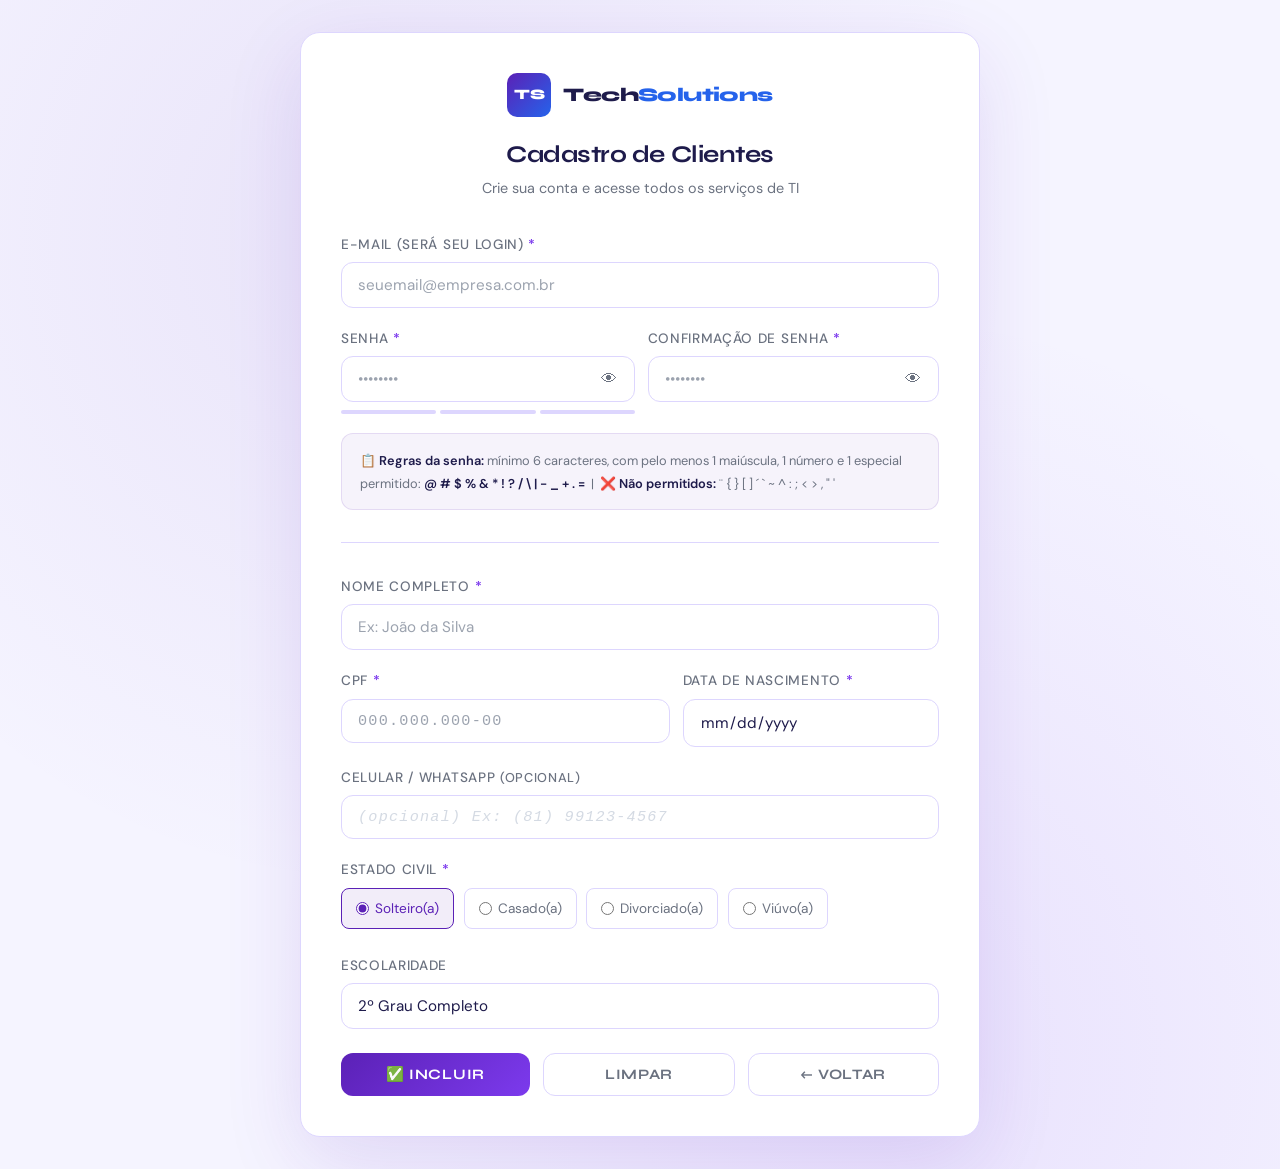
==== projeto_site/cadastro.html @ 1d46d471 "Add files via upload" ====
<!DOCTYPE html>
<html lang="pt-BR">
<head>
  <meta charset="UTF-8" />
  <meta name="viewport" content="width=device-width, initial-scale=1.0" />
  <title>Cadastro de Clientes – TechSolutions</title>
  <link rel="stylesheet" href="style.css" />
  <style>
    /* Estilos internos da página de cadastro */
    body.pagina-form {
      background:
        radial-gradient(ellipse at 30% 20%, rgba(91,33,182,0.08) 0%, transparent 50%),
        radial-gradient(ellipse at 70% 90%, rgba(124,58,237,0.1) 0%, transparent 50%),
        var(--cor-fundo);
      padding: 2rem;
      align-items: flex-start;
    }

    /* Seletor de classe: formulário largo para cadastro */
    .form-container.cadastro-card {
      margin: 0 auto;
    }

    /* Seletor de id para instruções de senha */
    #instrucoes-senha {
      background: rgba(91,33,182,0.05);
      border: 1px solid rgba(91,33,182,0.12);
      border-radius: var(--raio);
      padding: 0.9rem 1.1rem;
      font-size: 0.8rem;
      color: var(--cor-texto-suave);
      line-height: 1.8;
      width: 100%;
      box-sizing: border-box;
    }

    /* Seletor de tipo: output como bloco */
    output#instrucoes-senha {
      display: block;
      margin-bottom: 1rem;
    }

    /* Seletor de atributo: inputs com maxlength (CPF, tel) */
    input[maxlength] {
      font-family: 'Courier New', monospace;
      letter-spacing: 0.08em;
    }

    /* Sobrescrita: input de data */
    input[type="date"] {
      color-scheme: dark;
      font-family: var(--fonte-corpo);
      letter-spacing: 0;
    }

    /* Seletor de pseudo-classe: campos opcionais com placeholder diferente */
    input[placeholder*="opcional"]::placeholder {
      color: rgba(148, 163, 184, 0.4);
      font-style: italic;
    }

    /* Rádio personalizado */
    .radio-personalizado {
      display: flex;
      flex-wrap: wrap;
      gap: 0.6rem;
      margin-top: 0.4rem;
    }

    .radio-personalizado label {
      display: flex;
      align-items: center;
      gap: 6px;
      padding: 8px 14px;
      border: 1.5px solid var(--cor-borda);
      border-radius: 8px;
      cursor: pointer;
      font-size: 0.85rem;
      font-weight: 400;
      text-transform: none;
      letter-spacing: 0;
      color: var(--cor-texto-suave);
      transition: var(--transicao);
    }

    .radio-personalizado input[type="radio"] {
      width: auto;
      accent-color: var(--cor-primaria);
    }

    .radio-personalizado label:has(input:checked) {
      border-color: var(--cor-primaria);
      background: rgba(91,33,182,0.08);
      color: var(--cor-primaria);
    }

    #msg-feedback { display: none; margin-bottom: 1.2rem; }

    .senha-wrapper { position: relative; }
    .senha-wrapper input { padding-right: 48px; }
    .btn-ver-senha {
      position: absolute; right: 14px; top: 50%;
      transform: translateY(-50%);
      background: none; border: none;
      color: var(--cor-texto-suave); cursor: pointer;
      font-size: 1rem; padding: 4px;
      transition: var(--transicao);
    }
    .btn-ver-senha:hover { color: var(--cor-primaria); }

    /* Tabela usada para organizar campos de uma linha no cadastro */
    table.layout-form {
      width: 100%;
      border-collapse: separate;
      border-spacing: 0 0;
    }

    table.layout-form td {
      padding: 0;
      border: none;
      vertical-align: top;
    }

    table.layout-form td:first-child {
      padding-right: 0.8rem;
    }

    /* Indicador de força */
    .forca-senha { display: flex; gap: 4px; margin-top: 8px; }
    .forca-barra { flex: 1; height: 4px; border-radius: 2px; background: var(--cor-borda); transition: var(--transicao); }
    .forca-barra.ativa-fraca  { background: var(--cor-erro); }
    .forca-barra.ativa-media  { background: #f59e0b; }
    .forca-barra.ativa-forte  { background: var(--cor-sucesso); }
    .forca-texto { font-size: 0.75rem; color: var(--cor-texto-suave); margin-top: 4px; }

    @media (max-width: 600px) {
      table.layout-form tr { display: flex; flex-direction: column; }
      table.layout-form td:first-child { padding-right: 0; }
    }
  </style>
</head>
<body class="pagina-form">

  <div class="form-container largo cadastro-card anim-entrada">

    <header class="form-header">
      <a href="index.html" class="logo">
        <div class="logo-icone">TS</div>
        <span class="logo-texto">Tech<span>Solutions</span></span>
      </a>
      <h1>Cadastro de Clientes</h1>
      <p>Crie sua conta e acesse todos os serviços de TI</p>
    </header>

    <div id="msg-feedback" role="alert" aria-live="polite"></div>

    <main>
      <!-- E-mail / Login -->
      <div class="form-grupo">
        <label for="campo-email">E-mail (será seu login) <strong style="color:var(--cor-acento)">*</strong></label>
        <input type="email" id="campo-email" name="email"
               placeholder="seuemail@empresa.com.br"
               autocomplete="email"
               aria-describedby="erro-email" />
        <span class="erro-campo" id="erro-email" role="alert"></span>
      </div>

      <!-- Linha: Senha e Confirmação -->
      <table class="layout-form" aria-label="Campos de senha">
        <tr>
          <td>
            <div class="form-grupo">
              <label for="campo-senha">Senha <strong style="color:var(--cor-acento)">*</strong></label>
              <div class="senha-wrapper">
                <input type="password" id="campo-senha" name="senha"
                       placeholder="••••••••"
                       autocomplete="new-password"
                       aria-describedby="erro-senha" />
                <button type="button" class="btn-ver-senha" id="btn-ver1" title="Ver/ocultar">👁</button>
              </div>
              <div class="forca-senha" aria-hidden="true">
                <div class="forca-barra" id="barra1"></div>
                <div class="forca-barra" id="barra2"></div>
                <div class="forca-barra" id="barra3"></div>
              </div>
              <span class="forca-texto" id="forca-texto"></span>
              <span class="erro-campo" id="erro-senha" role="alert"></span>
            </div>
          </td>
          <td>
            <div class="form-grupo">
              <label for="campo-confirmacao">Confirmação de Senha <strong style="color:var(--cor-acento)">*</strong></label>
              <div class="senha-wrapper">
                <input type="password" id="campo-confirmacao" name="confirmacao"
                       placeholder="••••••••"
                       autocomplete="new-password"
                       aria-describedby="erro-confirmacao" />
                <button type="button" class="btn-ver-senha" id="btn-ver2" title="Ver/ocultar">👁</button>
              </div>
              <span class="erro-campo" id="erro-confirmacao" role="alert"></span>
            </div>
          </td>
        </tr>
      </table>

      <!-- Campo de saída: instruções sobre a senha -->
      <output id="instrucoes-senha" aria-label="Regras para criação de senha">
        📋 <strong>Regras da senha:</strong> mínimo 6 caracteres, com pelo menos 1 maiúscula, 1 número e 1 especial permitido:
        <strong>@ # $ % &amp; * ! ? / \ | - _ + . =</strong> &nbsp;|&nbsp;
        ❌ <strong>Não permitidos:</strong> ¨ { } [ ] ´ ` ~ ^ : ; &lt; &gt; , " '
      </output>

      <hr />

      <!-- Nome -->
      <div class="form-grupo">
        <label for="campo-nome">Nome Completo <strong style="color:var(--cor-acento)">*</strong></label>
        <input type="text" id="campo-nome" name="nome"
               placeholder="Ex: João da Silva"
               autocomplete="name"
               aria-describedby="erro-nome" />
        <span class="erro-campo" id="erro-nome" role="alert"></span>
      </div>

      <!-- Linha: CPF e Data de Nascimento -->
      <table class="layout-form" aria-label="Campos de CPF e nascimento">
        <tr>
          <td>
            <div class="form-grupo">
              <label for="campo-cpf">CPF <strong style="color:var(--cor-acento)">*</strong></label>
              <input type="text" id="campo-cpf" name="cpf"
                     placeholder="000.000.000-00"
                     maxlength="14"
                     inputmode="numeric"
                     aria-describedby="erro-cpf" />
              <span class="erro-campo" id="erro-cpf" role="alert"></span>
            </div>
          </td>
          <td>
            <div class="form-grupo">
              <label for="campo-nascimento">Data de Nascimento <strong style="color:var(--cor-acento)">*</strong></label>
              <input type="date" id="campo-nascimento" name="nascimento"
                     aria-describedby="erro-nascimento" />
              <span class="erro-campo" id="erro-nascimento" role="alert"></span>
            </div>
          </td>
        </tr>
      </table>

      <!-- Telefone -->
      <div class="form-grupo">
        <label for="campo-telefone">Celular / WhatsApp <span style="color:var(--cor-texto-suave); font-size:0.8rem">(opcional)</span></label>
        <input type="tel" id="campo-telefone" name="telefone"
               placeholder="(opcional) Ex: (81) 99123-4567"
               maxlength="15"
               inputmode="numeric"
               aria-describedby="erro-telefone" />
        <span class="erro-campo" id="erro-telefone" role="alert"></span>
      </div>

      <!-- Estado Civil (radio buttons) -->
      <div class="form-grupo">
        <label>Estado Civil <strong style="color:var(--cor-acento)">*</strong></label>
        <div class="radio-personalizado" id="grupo-estado-civil" role="radiogroup" aria-label="Estado civil">
          <label>
            <input type="radio" name="estado-civil" value="solteiro" checked /> Solteiro(a)
          </label>
          <label>
            <input type="radio" name="estado-civil" value="casado" /> Casado(a)
          </label>
          <label>
            <input type="radio" name="estado-civil" value="divorciado" /> Divorciado(a)
          </label>
          <label>
            <input type="radio" name="estado-civil" value="viuvo" /> Viúvo(a)
          </label>
        </div>
      </div>

      <!-- Escolaridade (select/combo) -->
      <div class="form-grupo">
        <label for="campo-escolaridade">Escolaridade</label>
        <select id="campo-escolaridade" name="escolaridade">
          <option value="1gi">1º Grau Incompleto</option>
          <option value="1gc">1º Grau Completo</option>
          <option value="2gc" selected>2º Grau Completo</option>
          <option value="sup">Nível Superior</option>
          <option value="pos">Pós-Graduado</option>
        </select>
      </div>

      <!-- Botões de ação -->
      <div class="form-acoes">
        <button type="button" class="btn btn-primario" id="btn-incluir">
          ✅ Incluir
        </button>
        <button type="button" class="btn btn-secundario" id="btn-limpar">
          Limpar
        </button>
        <button type="button" class="btn btn-secundario" id="btn-voltar">
          ← Voltar
        </button>
      </div>
    </main>

  </div>

<script>
  // ============================================================
  // REGRAS DE SENHA (mesmas da troca-senha)
  // ============================================================
  const CHARS_PERMITIDOS_ESPECIAIS = '@#$%&*!?/\\|-_+.=';
  const CHARS_PROIBIDOS = '¨{}[]´`~^:;<>,"\'';
  const CHARS_ESPECIAIS_TODOS = CHARS_PERMITIDOS_ESPECIAIS + CHARS_PROIBIDOS;

  function emailValido(email) {
    return /^[^\s@]+@[^\s@]+\.[^\s@]{2,}$/.test(email.trim());
  }

  function validarSenha(senha) {
    const erros = [];
    if (senha.length < 6) erros.push('Mínimo de 6 caracteres.');
    if (!/[A-Z]/.test(senha)) erros.push('Deve conter pelo menos uma maiúscula.');
    if (!/[0-9]/.test(senha)) erros.push('Deve conter pelo menos um número.');
    if (![...CHARS_PERMITIDOS_ESPECIAIS].some(c => senha.includes(c)))
      erros.push('Deve conter pelo menos um caractere especial permitido.');
    if ([...CHARS_PROIBIDOS].some(c => senha.includes(c)))
      erros.push('Contém caracteres não permitidos.');
    return erros;
  }

  function calcularForca(senha) {
    if (!senha) return 0;
    let p = 0;
    if (senha.length >= 6) p++;
    if (senha.length >= 10) p++;
    if (/[A-Z]/.test(senha)) p++;
    if (/[0-9]/.test(senha)) p++;
    if ([...CHARS_PERMITIDOS_ESPECIAIS].some(c => senha.includes(c))) p++;
    return p <= 2 ? 1 : p <= 3 ? 2 : 3;
  }

  // ============================================================
  // ALGORITMO DE VALIDAÇÃO DE CPF
  // ============================================================
  function cpfValido(cpf) {
    const nums = cpf.replace(/\D/g, '');
    if (nums.length !== 11) return false;
    if (/^(\d)\1{10}$/.test(nums)) return false;

    let soma = 0;
    for (let i = 0; i < 9; i++) soma += parseInt(nums[i]) * (10 - i);
    let dig1 = (soma * 10) % 11;
    if (dig1 === 10 || dig1 === 11) dig1 = 0;
    if (dig1 !== parseInt(nums[9])) return false;

    soma = 0;
    for (let i = 0; i < 10; i++) soma += parseInt(nums[i]) * (11 - i);
    let dig2 = (soma * 10) % 11;
    if (dig2 === 10 || dig2 === 11) dig2 = 0;
    return dig2 === parseInt(nums[10]);
  }

  // ============================================================
  // MÁSCARA DE CPF
  // ============================================================
  const campoCPF = document.getElementById('campo-cpf');
  campoCPF.addEventListener('input', function () {
    // Permite apenas dígitos
    let val = this.value.replace(/\D/g, '').slice(0, 11);
    if (val.length > 9)
      val = val.slice(0,3) + '.' + val.slice(3,6) + '.' + val.slice(6,9) + '-' + val.slice(9);
    else if (val.length > 6)
      val = val.slice(0,3) + '.' + val.slice(3,6) + '.' + val.slice(6);
    else if (val.length > 3)
      val = val.slice(0,3) + '.' + val.slice(3);
    this.value = val;
  });

  campoCPF.addEventListener('keypress', function (e) {
    if (!/[0-9]/.test(e.key)) e.preventDefault();
  });

  // ============================================================
  // MÁSCARA DE TELEFONE
  // ============================================================
  const campoTelefone = document.getElementById('campo-telefone');
  campoTelefone.addEventListener('input', function () {
    let val = this.value.replace(/\D/g, '').slice(0, 11);
    if (val.length > 10)
      val = '(' + val.slice(0,2) + ') ' + val.slice(2,7) + '-' + val.slice(7);
    else if (val.length > 6)
      val = '(' + val.slice(0,2) + ') ' + val.slice(2,6) + '-' + val.slice(6);
    else if (val.length > 2)
      val = '(' + val.slice(0,2) + ') ' + val.slice(2);
    this.value = val;
  });

  // ============================================================
  // ELEMENTOS
  // ============================================================
  const campoEmail       = document.getElementById('campo-email');
  const campoSenha       = document.getElementById('campo-senha');
  const campoConfirmacao = document.getElementById('campo-confirmacao');
  const campoNome        = document.getElementById('campo-nome');
  const campoNascimento  = document.getElementById('campo-nascimento');
  const btnIncluir       = document.getElementById('btn-incluir');
  const btnLimpar        = document.getElementById('btn-limpar');
  const btnVoltar        = document.getElementById('btn-voltar');
  const msgFeedback      = document.getElementById('msg-feedback');

  function mostrarErroCampo(campo, spanId, mensagem) {
    document.getElementById(spanId).textContent = mensagem;
    document.getElementById(spanId).style.display = 'block';
    campo.classList.add('campo-invalido');
  }

  function limparErroCampo(campo, spanId) {
    document.getElementById(spanId).textContent = '';
    document.getElementById(spanId).style.display = 'none';
    campo.classList.remove('campo-invalido');
  }

  function mostrarMensagem(tipo, texto) {
    msgFeedback.className = tipo === 'erro' ? 'msg-erro' : 'msg-sucesso';
    msgFeedback.textContent = texto;
    msgFeedback.style.display = 'block';
    msgFeedback.scrollIntoView({ behavior: 'smooth', block: 'center' });
  }

  // Força da senha em tempo real
  campoSenha.addEventListener('input', function () {
    const f = calcularForca(this.value);
    const cls = ['ativa-fraca','ativa-media','ativa-forte'];
    ['barra1','barra2','barra3'].forEach((id, i) => {
      const el = document.getElementById(id);
      el.className = 'forca-barra';
      if (f > i) el.classList.add(cls[f - 1]);
    });
    document.getElementById('forca-texto').textContent =
      this.value ? 'Força: ' + ['','Fraca','Média','Forte'][f] : '';
  });

  // ============================================================
  // BOTÃO INCLUIR – Validações
  // ============================================================
  btnIncluir.addEventListener('click', function () {
    let valido = true;
    const campos = ['email','senha','confirmacao','nome','cpf','nascimento','telefone'];
    campos.forEach(id => {
      const campo = document.getElementById('campo-' + id);
      if (campo) limparErroCampo(campo, 'erro-' + id);
    });
    msgFeedback.style.display = 'none';

    // E-mail
    if (!campoEmail.value.trim()) {
      mostrarErroCampo(campoEmail, 'erro-email', 'O e-mail é obrigatório.'); valido = false;
    } else if (!emailValido(campoEmail.value)) {
      mostrarErroCampo(campoEmail, 'erro-email', 'Informe um e-mail válido.'); valido = false;
    }

    // Senha
    if (!campoSenha.value) {
      mostrarErroCampo(campoSenha, 'erro-senha', 'A senha é obrigatória.'); valido = false;
    } else {
      const erros = validarSenha(campoSenha.value);
      if (erros.length) { mostrarErroCampo(campoSenha, 'erro-senha', erros[0]); valido = false; }
    }

    // Confirmação
    if (!campoConfirmacao.value) {
      mostrarErroCampo(campoConfirmacao, 'erro-confirmacao', 'Confirme a senha.'); valido = false;
    } else if (campoSenha.value !== campoConfirmacao.value) {
      mostrarErroCampo(campoConfirmacao, 'erro-confirmacao', 'As senhas não coincidem.'); valido = false;
    }

    // Nome
    const nomeVal = campoNome.value.trim();
    if (!nomeVal) {
      mostrarErroCampo(campoNome, 'erro-nome', 'O nome é obrigatório.'); valido = false;
    } else {
      const palavras = nomeVal.split(/\s+/).filter(Boolean);
      if (palavras.length < 2) {
        mostrarErroCampo(campoNome, 'erro-nome', 'Informe nome e sobrenome (mínimo duas palavras).'); valido = false;
      } else if (palavras[0].length < 2) {
        mostrarErroCampo(campoNome, 'erro-nome', 'O primeiro nome deve ter pelo menos 2 caracteres.'); valido = false;
      } else if ([...CHARS_ESPECIAIS_TODOS].some(c => nomeVal.includes(c))) {
        mostrarErroCampo(campoNome, 'erro-nome', 'O nome não pode conter caracteres especiais.'); valido = false;
      }
    }

    // CPF
    const cpfVal = campoCPF.value.trim();
    if (!cpfVal) {
      mostrarErroCampo(campoCPF, 'erro-cpf', 'O CPF é obrigatório.'); valido = false;
    } else if (!cpfValido(cpfVal)) {
      mostrarErroCampo(campoCPF, 'erro-cpf', 'CPF inválido. Verifique os dígitos.'); valido = false;
    }

    // Data de nascimento
    const nasc = campoNascimento.value;
    if (!nasc) {
      mostrarErroCampo(campoNascimento, 'erro-nascimento', 'A data de nascimento é obrigatória.'); valido = false;
    } else {
      const hoje = new Date();
      const nascDate = new Date(nasc + 'T00:00:00');
      let idade = hoje.getFullYear() - nascDate.getFullYear();
      const m = hoje.getMonth() - nascDate.getMonth();
      if (m < 0 || (m === 0 && hoje.getDate() < nascDate.getDate())) idade--;
      if (idade < 18) {
        mostrarErroCampo(campoNascimento, 'erro-nascimento', 'O cliente deve ter 18 anos ou mais.'); valido = false;
      }
    }

    // Telefone (opcional, mas se preenchido valida formato)
    const telVal = campoTelefone.value.trim();
    if (telVal) {
      const telNumeros = telVal.replace(/\D/g, '');
      if (telNumeros.length < 10 || telNumeros.length > 11) {
        mostrarErroCampo(campoTelefone, 'erro-telefone', 'Formato inválido. Use (DDD) 99999-9999.'); valido = false;
      }
    }

    if (!valido) {
      mostrarMensagem('erro', '⚠️ Corrija os erros para concluir o cadastro.');
      return;
    }

    mostrarMensagem('sucesso', '✅ Validação realizada com sucesso! Cadastro concluído.');
  });

  // ============================================================
  // BOTÃO LIMPAR
  // ============================================================
  btnLimpar.addEventListener('click', function () {
    // Limpa campos de texto e data
    ['email','senha','confirmacao','nome','cpf','nascimento','telefone'].forEach(id => {
      const campo = document.getElementById('campo-' + id);
      if (campo) {
        campo.value = '';
        campo.classList.remove('campo-invalido');
        const erro = document.getElementById('erro-' + id);
        if (erro) { erro.textContent = ''; erro.style.display = 'none'; }
      }
    });

    // Volta radio para solteiro
    document.querySelector('input[name="estado-civil"][value="solteiro"]').checked = true;

    // Volta select para "2º grau completo"
    document.getElementById('campo-escolaridade').value = '2gc';

    // Reseta indicador de força
    ['barra1','barra2','barra3'].forEach(id => {
      document.getElementById(id).className = 'forca-barra';
    });
    document.getElementById('forca-texto').textContent = '';

    msgFeedback.style.display = 'none';
    campoEmail.focus();
  });

  // ============================================================
  // BOTÃO VOLTAR
  // ============================================================
  btnVoltar.addEventListener('click', function () { history.back(); });

  // Ver/ocultar senhas
  document.getElementById('btn-ver1').addEventListener('click', function() {
    campoSenha.type = campoSenha.type === 'password' ? 'text' : 'password';
    this.textContent = campoSenha.type === 'password' ? '👁' : '🙈';
  });
  document.getElementById('btn-ver2').addEventListener('click', function() {
    campoConfirmacao.type = campoConfirmacao.type === 'password' ? 'text' : 'password';
    this.textContent = campoConfirmacao.type === 'password' ? '👁' : '🙈';
  });
</script>

</body>
</html>
---- projeto_site/style.css ----
/* ==========================================
   TECHSOLUTIONS - ESTILOS GLOBAIS
   ========================================== */

@import url('https://fonts.googleapis.com/css2?family=Syne:wght@400;600;700;800&family=DM+Sans:ital,wght@0,300;0,400;0,500;1,300&display=swap');

/* --- Variáveis CSS --- */
:root {
  --cor-fundo: #f5f4ff;
  --cor-fundo2: #ede9fe;
  --cor-card: #ffffff;
  --cor-primaria: #5b21b6;
  --cor-secundaria: #2563eb;
  --cor-acento: #7c3aed;
  --cor-texto: #1e1b4b;
  --cor-texto-suave: #6b7280;
  --cor-borda: #ddd6fe;
  --cor-sucesso: #059669;
  --cor-erro: #dc2626;
  --fonte-titulo: 'Syne', sans-serif;
  --fonte-corpo: 'DM Sans', sans-serif;
  --sombra: 0 4px 24px rgba(91, 33, 182, 0.08);
  --sombra-forte: 0 8px 40px rgba(91, 33, 182, 0.16);
  --raio: 12px;
  --transicao: all 0.3s cubic-bezier(0.4, 0, 0.2, 1);
}

* { margin: 0; padding: 0; box-sizing: border-box; }
html { scroll-behavior: smooth; }

body {
  background-color: var(--cor-fundo);
  color: var(--cor-texto);
  font-family: var(--fonte-corpo);
  font-size: 16px;
  line-height: 1.7;
  min-height: 100vh;
}

h1, h2, h3, h4, h5, h6 {
  font-family: var(--fonte-titulo);
  font-weight: 700;
  line-height: 1.2;
  letter-spacing: -0.02em;
  color: var(--cor-texto);
}

h1 { font-size: clamp(2rem, 5vw, 3.5rem); }
h2 { font-size: clamp(1.5rem, 3vw, 2.5rem); }
h3 { font-size: clamp(1.2rem, 2vw, 1.8rem); }
h4 { font-size: 1.2rem; }

p { margin-bottom: 1rem; color: var(--cor-texto-suave); }
strong { color: var(--cor-texto); font-weight: 600; }
em { color: var(--cor-primaria); font-style: italic; }
abbr { text-decoration: underline dotted var(--cor-primaria); cursor: help; }
mark { background: rgba(91,33,182,0.12); color: var(--cor-primaria); padding: 0 4px; border-radius: 4px; }

a { color: var(--cor-primaria); text-decoration: none; transition: var(--transicao); }
a:hover { color: var(--cor-secundaria); }

ul, ol { padding-left: 1.5rem; }
li { margin-bottom: 0.4rem; color: var(--cor-texto-suave); }

input[type="text"], input[type="email"], input[type="password"],
input[type="tel"], input[type="date"], select, textarea {
  width: 100%;
  padding: 12px 16px;
  background: #fff;
  border: 1.5px solid var(--cor-borda);
  border-radius: var(--raio);
  color: var(--cor-texto);
  font-family: var(--fonte-corpo);
  font-size: 0.95rem;
  transition: var(--transicao);
  outline: none;
  appearance: none;
}

input:focus, select:focus, textarea:focus {
  border-color: var(--cor-primaria);
  box-shadow: 0 0 0 3px rgba(91, 33, 182, 0.12);
}

input::placeholder { color: #9ca3af; opacity: 1; }
select option { background: #fff; color: var(--cor-texto); }

label {
  display: block;
  margin-bottom: 6px;
  font-size: 0.85rem;
  font-weight: 500;
  color: var(--cor-texto-suave);
  text-transform: uppercase;
  letter-spacing: 0.05em;
}

.btn {
  display: inline-flex;
  align-items: center;
  gap: 8px;
  padding: 12px 28px;
  border: none;
  border-radius: var(--raio);
  font-family: var(--fonte-titulo);
  font-size: 0.9rem;
  font-weight: 700;
  letter-spacing: 0.05em;
  text-transform: uppercase;
  cursor: pointer;
  transition: var(--transicao);
}

.btn-primario { background: linear-gradient(135deg, var(--cor-primaria), var(--cor-acento)); color: #fff; }
.btn-primario:hover { transform: translateY(-2px); box-shadow: 0 8px 24px rgba(91,33,182,0.35); }

.btn-secundario { background: transparent; color: var(--cor-texto-suave); border: 1.5px solid var(--cor-borda); }
.btn-secundario:hover { border-color: var(--cor-primaria); color: var(--cor-primaria); transform: translateY(-2px); }

.btn-acento { background: linear-gradient(135deg, var(--cor-secundaria), #1d4ed8); color: #fff; }
.btn-acento:hover { transform: translateY(-2px); box-shadow: 0 8px 24px rgba(37,99,235,0.35); }

.card {
  background: var(--cor-card);
  border: 1px solid var(--cor-borda);
  border-radius: var(--raio);
  padding: 2rem;
  box-shadow: var(--sombra);
  transition: var(--transicao);
}
.card:hover { border-color: rgba(91,33,182,0.3); box-shadow: var(--sombra-forte); transform: translateY(-2px); }

table { width: 100%; border-collapse: collapse; font-size: 0.9rem; }
thead tr { background: rgba(91,33,182,0.06); }
th { padding: 14px 16px; text-align: left; font-family: var(--fonte-titulo); font-size: 0.75rem; text-transform: uppercase; letter-spacing: 0.1em; color: var(--cor-primaria); border-bottom: 1px solid var(--cor-borda); }
td { padding: 14px 16px; border-bottom: 1px solid rgba(221,214,254,0.6); color: var(--cor-texto-suave); }
tbody tr:hover { background: rgba(91,33,182,0.03); }

.logo { display: flex; align-items: center; gap: 12px; text-decoration: none; }
.logo-icone {
  width: 44px; height: 44px;
  background: linear-gradient(135deg, var(--cor-primaria), var(--cor-secundaria));
  border-radius: 10px;
  display: flex; align-items: center; justify-content: center;
  font-family: var(--fonte-titulo); font-weight: 800; color: #fff; font-size: 0.9rem;
  flex-shrink: 0;
}
.logo-texto { font-family: var(--fonte-titulo); font-weight: 800; font-size: 1.2rem; color: var(--cor-texto); letter-spacing: -0.03em; }
.logo-texto span { color: var(--cor-secundaria); }

.badge { display: inline-block; padding: 3px 10px; border-radius: 20px; font-size: 0.72rem; font-weight: 700; text-transform: uppercase; letter-spacing: 0.08em; }
.badge-info    { background: rgba(37,99,235,0.1);   color: var(--cor-secundaria); }
.badge-sucesso { background: rgba(5,150,105,0.1);   color: var(--cor-sucesso); }
.badge-aviso   { background: rgba(124,58,237,0.12); color: var(--cor-acento); }

.msg-erro    { background: rgba(220,38,38,0.07); border: 1px solid rgba(220,38,38,0.25); color: #b91c1c; padding: 12px 16px; border-radius: var(--raio); font-size: 0.9rem; margin-top: 8px; }
.msg-sucesso { background: rgba(5,150,105,0.08); border: 1px solid rgba(5,150,105,0.25); color: #065f46; padding: 12px 16px; border-radius: var(--raio); font-size: 0.9rem; margin-top: 8px; }
.msg-info    { background: rgba(91,33,182,0.06);  border: 1px solid rgba(91,33,182,0.15); color: var(--cor-texto-suave); padding: 12px 16px; border-radius: var(--raio); font-size: 0.85rem; }

hr { border: none; border-top: 1px solid var(--cor-borda); margin: 2rem 0; }

::-webkit-scrollbar { width: 8px; }
::-webkit-scrollbar-track { background: var(--cor-fundo); }
::-webkit-scrollbar-thumb { background: #c4b5fd; border-radius: 4px; }
::-webkit-scrollbar-thumb:hover { background: var(--cor-primaria); }

.container { max-width: 1200px; margin: 0 auto; padding: 0 2rem; }
.text-center { text-align: center; }
.text-primario { color: var(--cor-primaria); }
.text-suave { color: var(--cor-texto-suave); }
.flex { display: flex; }
.flex-center { display: flex; align-items: center; justify-content: center; }
.gap-1{gap:.5rem}.gap-2{gap:1rem}.gap-3{gap:1.5rem}
.mt-1{margin-top:.5rem}.mt-2{margin-top:1rem}.mt-3{margin-top:1.5rem}.mt-4{margin-top:2rem}
.mb-1{margin-bottom:.5rem}.mb-2{margin-bottom:1rem}.mb-3{margin-bottom:1.5rem}.mb-4{margin-bottom:2rem}

@keyframes fadeInUp { from{opacity:0;transform:translateY(24px)} to{opacity:1;transform:translateY(0)} }
@keyframes glow { 0%,100%{box-shadow:0 0 20px rgba(91,33,182,0.15)} 50%{box-shadow:0 0 40px rgba(91,33,182,0.3)} }
.anim-entrada { animation: fadeInUp 0.6s ease both; }

.pagina-form {
  min-height: 100vh;
  display: flex; flex-direction: column; align-items: center; justify-content: center;
  padding: 2rem;
  background: linear-gradient(135deg, #f5f4ff 0%, #ede9fe 50%, #dbeafe 100%);
}

.form-container {
  background: #fff;
  border: 1px solid var(--cor-borda);
  border-radius: 20px;
  padding: 2.5rem;
  width: 100%; max-width: 480px;
  box-shadow: 0 24px 80px rgba(91,33,182,0.12);
  animation: fadeInUp 0.5s ease both;
}

.form-container.largo { max-width: 680px; }

.form-header { text-align: center; margin-bottom: 2rem; }
.form-header .logo { justify-content: center; margin-bottom: 1.5rem; }
.form-header h1 { font-size: 1.5rem; margin-bottom: 0.4rem; }
.form-header p { font-size: 0.9rem; margin: 0; }

.form-grupo { margin-bottom: 1.2rem; }
.form-linha { display: grid; grid-template-columns: 1fr 1fr; gap: 1rem; }
.form-acoes { display: flex; gap: 0.8rem; margin-top: 1.5rem; }
.form-acoes .btn { flex: 1; justify-content: center; }
.form-rodape { text-align: center; margin-top: 1.5rem; font-size: 0.875rem; color: var(--cor-texto-suave); }

.campo-invalido { border-color: var(--cor-erro) !important; box-shadow: 0 0 0 3px rgba(220,38,38,0.1) !important; }
.erro-campo { color: #b91c1c; font-size: 0.78rem; margin-top: 4px; display: none; }

.radio-personalizado { display: flex; flex-wrap: wrap; gap: 0.6rem; margin-top: 0.4rem; }
.radio-personalizado label {
  display: flex; align-items: center; gap: 6px;
  padding: 8px 14px; border: 1.5px solid var(--cor-borda); border-radius: 8px;
  cursor: pointer; font-size: 0.85rem; font-weight: 400; text-transform: none; letter-spacing: 0;
  color: var(--cor-texto-suave); transition: var(--transicao);
}
.radio-personalizado input[type="radio"] { width: auto; accent-color: var(--cor-primaria); }
.radio-personalizado label:has(input:checked) { border-color: var(--cor-primaria); background: rgba(91,33,182,0.06); color: var(--cor-primaria); }

@media (max-width:600px) {
  .form-linha { grid-template-columns: 1fr; }
  .form-acoes { flex-direction: column; }
  .radio-personalizado { flex-direction: column; }
}
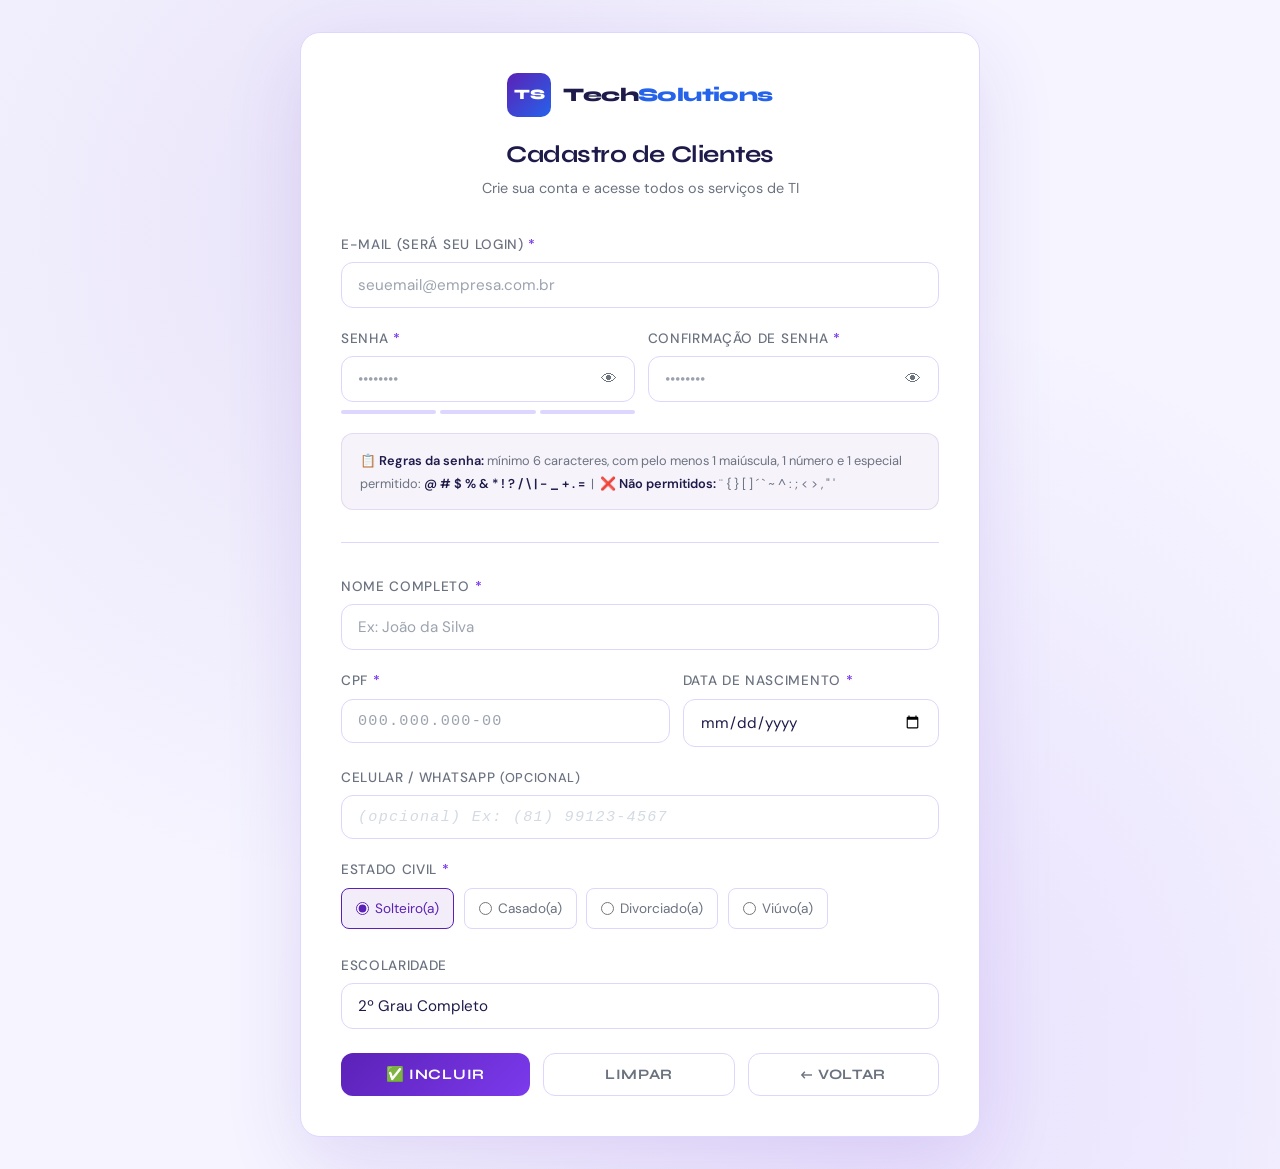
==== commit f04e93e6: "Separação HTML-CSS-JS" ====
--- a/projeto_site/cadastro.html
+++ b/projeto_site/cadastro.html
@@ -4,140 +4,8 @@
   <meta charset="UTF-8" />
   <meta name="viewport" content="width=device-width, initial-scale=1.0" />
   <title>Cadastro de Clientes – TechSolutions</title>
-  <link rel="stylesheet" href="style.css" />
-  <style>
-    /* Estilos internos da página de cadastro */
-    body.pagina-form {
-      background:
-        radial-gradient(ellipse at 30% 20%, rgba(91,33,182,0.08) 0%, transparent 50%),
-        radial-gradient(ellipse at 70% 90%, rgba(124,58,237,0.1) 0%, transparent 50%),
-        var(--cor-fundo);
-      padding: 2rem;
-      align-items: flex-start;
-    }
-
-    /* Seletor de classe: formulário largo para cadastro */
-    .form-container.cadastro-card {
-      margin: 0 auto;
-    }
-
-    /* Seletor de id para instruções de senha */
-    #instrucoes-senha {
-      background: rgba(91,33,182,0.05);
-      border: 1px solid rgba(91,33,182,0.12);
-      border-radius: var(--raio);
-      padding: 0.9rem 1.1rem;
-      font-size: 0.8rem;
-      color: var(--cor-texto-suave);
-      line-height: 1.8;
-      width: 100%;
-      box-sizing: border-box;
-    }
-
-    /* Seletor de tipo: output como bloco */
-    output#instrucoes-senha {
-      display: block;
-      margin-bottom: 1rem;
-    }
-
-    /* Seletor de atributo: inputs com maxlength (CPF, tel) */
-    input[maxlength] {
-      font-family: 'Courier New', monospace;
-      letter-spacing: 0.08em;
-    }
-
-    /* Sobrescrita: input de data */
-    input[type="date"] {
-      color-scheme: dark;
-      font-family: var(--fonte-corpo);
-      letter-spacing: 0;
-    }
-
-    /* Seletor de pseudo-classe: campos opcionais com placeholder diferente */
-    input[placeholder*="opcional"]::placeholder {
-      color: rgba(148, 163, 184, 0.4);
-      font-style: italic;
-    }
-
-    /* Rádio personalizado */
-    .radio-personalizado {
-      display: flex;
-      flex-wrap: wrap;
-      gap: 0.6rem;
-      margin-top: 0.4rem;
-    }
-
-    .radio-personalizado label {
-      display: flex;
-      align-items: center;
-      gap: 6px;
-      padding: 8px 14px;
-      border: 1.5px solid var(--cor-borda);
-      border-radius: 8px;
-      cursor: pointer;
-      font-size: 0.85rem;
-      font-weight: 400;
-      text-transform: none;
-      letter-spacing: 0;
-      color: var(--cor-texto-suave);
-      transition: var(--transicao);
-    }
-
-    .radio-personalizado input[type="radio"] {
-      width: auto;
-      accent-color: var(--cor-primaria);
-    }
-
-    .radio-personalizado label:has(input:checked) {
-      border-color: var(--cor-primaria);
-      background: rgba(91,33,182,0.08);
-      color: var(--cor-primaria);
-    }
-
-    #msg-feedback { display: none; margin-bottom: 1.2rem; }
-
-    .senha-wrapper { position: relative; }
-    .senha-wrapper input { padding-right: 48px; }
-    .btn-ver-senha {
-      position: absolute; right: 14px; top: 50%;
-      transform: translateY(-50%);
-      background: none; border: none;
-      color: var(--cor-texto-suave); cursor: pointer;
-      font-size: 1rem; padding: 4px;
-      transition: var(--transicao);
-    }
-    .btn-ver-senha:hover { color: var(--cor-primaria); }
-
-    /* Tabela usada para organizar campos de uma linha no cadastro */
-    table.layout-form {
-      width: 100%;
-      border-collapse: separate;
-      border-spacing: 0 0;
-    }
-
-    table.layout-form td {
-      padding: 0;
-      border: none;
-      vertical-align: top;
-    }
-
-    table.layout-form td:first-child {
-      padding-right: 0.8rem;
-    }
-
-    /* Indicador de força */
-    .forca-senha { display: flex; gap: 4px; margin-top: 8px; }
-    .forca-barra { flex: 1; height: 4px; border-radius: 2px; background: var(--cor-borda); transition: var(--transicao); }
-    .forca-barra.ativa-fraca  { background: var(--cor-erro); }
-    .forca-barra.ativa-media  { background: #f59e0b; }
-    .forca-barra.ativa-forte  { background: var(--cor-sucesso); }
-    .forca-texto { font-size: 0.75rem; color: var(--cor-texto-suave); margin-top: 4px; }
-
-    @media (max-width: 600px) {
-      table.layout-form tr { display: flex; flex-direction: column; }
-      table.layout-form td:first-child { padding-right: 0; }
-    }
-  </style>
+  <link rel="stylesheet" href="css/style.css" />
+  <link rel="stylesheet" href="css/cadastro.css" />
 </head>
 <body class="pagina-form">
 
@@ -305,277 +173,6 @@
 
   </div>
 
-<script>
-  // ============================================================
-  // REGRAS DE SENHA (mesmas da troca-senha)
-  // ============================================================
-  const CHARS_PERMITIDOS_ESPECIAIS = '@#$%&*!?/\\|-_+.=';
-  const CHARS_PROIBIDOS = '¨{}[]´`~^:;<>,"\'';
-  const CHARS_ESPECIAIS_TODOS = CHARS_PERMITIDOS_ESPECIAIS + CHARS_PROIBIDOS;
-
-  function emailValido(email) {
-    return /^[^\s@]+@[^\s@]+\.[^\s@]{2,}$/.test(email.trim());
-  }
-
-  function validarSenha(senha) {
-    const erros = [];
-    if (senha.length < 6) erros.push('Mínimo de 6 caracteres.');
-    if (!/[A-Z]/.test(senha)) erros.push('Deve conter pelo menos uma maiúscula.');
-    if (!/[0-9]/.test(senha)) erros.push('Deve conter pelo menos um número.');
-    if (![...CHARS_PERMITIDOS_ESPECIAIS].some(c => senha.includes(c)))
-      erros.push('Deve conter pelo menos um caractere especial permitido.');
-    if ([...CHARS_PROIBIDOS].some(c => senha.includes(c)))
-      erros.push('Contém caracteres não permitidos.');
-    return erros;
-  }
-
-  function calcularForca(senha) {
-    if (!senha) return 0;
-    let p = 0;
-    if (senha.length >= 6) p++;
-    if (senha.length >= 10) p++;
-    if (/[A-Z]/.test(senha)) p++;
-    if (/[0-9]/.test(senha)) p++;
-    if ([...CHARS_PERMITIDOS_ESPECIAIS].some(c => senha.includes(c))) p++;
-    return p <= 2 ? 1 : p <= 3 ? 2 : 3;
-  }
-
-  // ============================================================
-  // ALGORITMO DE VALIDAÇÃO DE CPF
-  // ============================================================
-  function cpfValido(cpf) {
-    const nums = cpf.replace(/\D/g, '');
-    if (nums.length !== 11) return false;
-    if (/^(\d)\1{10}$/.test(nums)) return false;
-
-    let soma = 0;
-    for (let i = 0; i < 9; i++) soma += parseInt(nums[i]) * (10 - i);
-    let dig1 = (soma * 10) % 11;
-    if (dig1 === 10 || dig1 === 11) dig1 = 0;
-    if (dig1 !== parseInt(nums[9])) return false;
-
-    soma = 0;
-    for (let i = 0; i < 10; i++) soma += parseInt(nums[i]) * (11 - i);
-    let dig2 = (soma * 10) % 11;
-    if (dig2 === 10 || dig2 === 11) dig2 = 0;
-    return dig2 === parseInt(nums[10]);
-  }
-
-  // ============================================================
-  // MÁSCARA DE CPF
-  // ============================================================
-  const campoCPF = document.getElementById('campo-cpf');
-  campoCPF.addEventListener('input', function () {
-    // Permite apenas dígitos
-    let val = this.value.replace(/\D/g, '').slice(0, 11);
-    if (val.length > 9)
-      val = val.slice(0,3) + '.' + val.slice(3,6) + '.' + val.slice(6,9) + '-' + val.slice(9);
-    else if (val.length > 6)
-      val = val.slice(0,3) + '.' + val.slice(3,6) + '.' + val.slice(6);
-    else if (val.length > 3)
-      val = val.slice(0,3) + '.' + val.slice(3);
-    this.value = val;
-  });
-
-  campoCPF.addEventListener('keypress', function (e) {
-    if (!/[0-9]/.test(e.key)) e.preventDefault();
-  });
-
-  // ============================================================
-  // MÁSCARA DE TELEFONE
-  // ============================================================
-  const campoTelefone = document.getElementById('campo-telefone');
-  campoTelefone.addEventListener('input', function () {
-    let val = this.value.replace(/\D/g, '').slice(0, 11);
-    if (val.length > 10)
-      val = '(' + val.slice(0,2) + ') ' + val.slice(2,7) + '-' + val.slice(7);
-    else if (val.length > 6)
-      val = '(' + val.slice(0,2) + ') ' + val.slice(2,6) + '-' + val.slice(6);
-    else if (val.length > 2)
-      val = '(' + val.slice(0,2) + ') ' + val.slice(2);
-    this.value = val;
-  });
-
-  // ============================================================
-  // ELEMENTOS
-  // ============================================================
-  const campoEmail       = document.getElementById('campo-email');
-  const campoSenha       = document.getElementById('campo-senha');
-  const campoConfirmacao = document.getElementById('campo-confirmacao');
-  const campoNome        = document.getElementById('campo-nome');
-  const campoNascimento  = document.getElementById('campo-nascimento');
-  const btnIncluir       = document.getElementById('btn-incluir');
-  const btnLimpar        = document.getElementById('btn-limpar');
-  const btnVoltar        = document.getElementById('btn-voltar');
-  const msgFeedback      = document.getElementById('msg-feedback');
-
-  function mostrarErroCampo(campo, spanId, mensagem) {
-    document.getElementById(spanId).textContent = mensagem;
-    document.getElementById(spanId).style.display = 'block';
-    campo.classList.add('campo-invalido');
-  }
-
-  function limparErroCampo(campo, spanId) {
-    document.getElementById(spanId).textContent = '';
-    document.getElementById(spanId).style.display = 'none';
-    campo.classList.remove('campo-invalido');
-  }
-
-  function mostrarMensagem(tipo, texto) {
-    msgFeedback.className = tipo === 'erro' ? 'msg-erro' : 'msg-sucesso';
-    msgFeedback.textContent = texto;
-    msgFeedback.style.display = 'block';
-    msgFeedback.scrollIntoView({ behavior: 'smooth', block: 'center' });
-  }
-
-  // Força da senha em tempo real
-  campoSenha.addEventListener('input', function () {
-    const f = calcularForca(this.value);
-    const cls = ['ativa-fraca','ativa-media','ativa-forte'];
-    ['barra1','barra2','barra3'].forEach((id, i) => {
-      const el = document.getElementById(id);
-      el.className = 'forca-barra';
-      if (f > i) el.classList.add(cls[f - 1]);
-    });
-    document.getElementById('forca-texto').textContent =
-      this.value ? 'Força: ' + ['','Fraca','Média','Forte'][f] : '';
-  });
-
-  // ============================================================
-  // BOTÃO INCLUIR – Validações
-  // ============================================================
-  btnIncluir.addEventListener('click', function () {
-    let valido = true;
-    const campos = ['email','senha','confirmacao','nome','cpf','nascimento','telefone'];
-    campos.forEach(id => {
-      const campo = document.getElementById('campo-' + id);
-      if (campo) limparErroCampo(campo, 'erro-' + id);
-    });
-    msgFeedback.style.display = 'none';
-
-    // E-mail
-    if (!campoEmail.value.trim()) {
-      mostrarErroCampo(campoEmail, 'erro-email', 'O e-mail é obrigatório.'); valido = false;
-    } else if (!emailValido(campoEmail.value)) {
-      mostrarErroCampo(campoEmail, 'erro-email', 'Informe um e-mail válido.'); valido = false;
-    }
-
-    // Senha
-    if (!campoSenha.value) {
-      mostrarErroCampo(campoSenha, 'erro-senha', 'A senha é obrigatória.'); valido = false;
-    } else {
-      const erros = validarSenha(campoSenha.value);
-      if (erros.length) { mostrarErroCampo(campoSenha, 'erro-senha', erros[0]); valido = false; }
-    }
-
-    // Confirmação
-    if (!campoConfirmacao.value) {
-      mostrarErroCampo(campoConfirmacao, 'erro-confirmacao', 'Confirme a senha.'); valido = false;
-    } else if (campoSenha.value !== campoConfirmacao.value) {
-      mostrarErroCampo(campoConfirmacao, 'erro-confirmacao', 'As senhas não coincidem.'); valido = false;
-    }
-
-    // Nome
-    const nomeVal = campoNome.value.trim();
-    if (!nomeVal) {
-      mostrarErroCampo(campoNome, 'erro-nome', 'O nome é obrigatório.'); valido = false;
-    } else {
-      const palavras = nomeVal.split(/\s+/).filter(Boolean);
-      if (palavras.length < 2) {
-        mostrarErroCampo(campoNome, 'erro-nome', 'Informe nome e sobrenome (mínimo duas palavras).'); valido = false;
-      } else if (palavras[0].length < 2) {
-        mostrarErroCampo(campoNome, 'erro-nome', 'O primeiro nome deve ter pelo menos 2 caracteres.'); valido = false;
-      } else if ([...CHARS_ESPECIAIS_TODOS].some(c => nomeVal.includes(c))) {
-        mostrarErroCampo(campoNome, 'erro-nome', 'O nome não pode conter caracteres especiais.'); valido = false;
-      }
-    }
-
-    // CPF
-    const cpfVal = campoCPF.value.trim();
-    if (!cpfVal) {
-      mostrarErroCampo(campoCPF, 'erro-cpf', 'O CPF é obrigatório.'); valido = false;
-    } else if (!cpfValido(cpfVal)) {
-      mostrarErroCampo(campoCPF, 'erro-cpf', 'CPF inválido. Verifique os dígitos.'); valido = false;
-    }
-
-    // Data de nascimento
-    const nasc = campoNascimento.value;
-    if (!nasc) {
-      mostrarErroCampo(campoNascimento, 'erro-nascimento', 'A data de nascimento é obrigatória.'); valido = false;
-    } else {
-      const hoje = new Date();
-      const nascDate = new Date(nasc + 'T00:00:00');
-      let idade = hoje.getFullYear() - nascDate.getFullYear();
-      const m = hoje.getMonth() - nascDate.getMonth();
-      if (m < 0 || (m === 0 && hoje.getDate() < nascDate.getDate())) idade--;
-      if (idade < 18) {
-        mostrarErroCampo(campoNascimento, 'erro-nascimento', 'O cliente deve ter 18 anos ou mais.'); valido = false;
-      }
-    }
-
-    // Telefone (opcional, mas se preenchido valida formato)
-    const telVal = campoTelefone.value.trim();
-    if (telVal) {
-      const telNumeros = telVal.replace(/\D/g, '');
-      if (telNumeros.length < 10 || telNumeros.length > 11) {
-        mostrarErroCampo(campoTelefone, 'erro-telefone', 'Formato inválido. Use (DDD) 99999-9999.'); valido = false;
-      }
-    }
-
-    if (!valido) {
-      mostrarMensagem('erro', '⚠️ Corrija os erros para concluir o cadastro.');
-      return;
-    }
-
-    mostrarMensagem('sucesso', '✅ Validação realizada com sucesso! Cadastro concluído.');
-  });
-
-  // ============================================================
-  // BOTÃO LIMPAR
-  // ============================================================
-  btnLimpar.addEventListener('click', function () {
-    // Limpa campos de texto e data
-    ['email','senha','confirmacao','nome','cpf','nascimento','telefone'].forEach(id => {
-      const campo = document.getElementById('campo-' + id);
-      if (campo) {
-        campo.value = '';
-        campo.classList.remove('campo-invalido');
-        const erro = document.getElementById('erro-' + id);
-        if (erro) { erro.textContent = ''; erro.style.display = 'none'; }
-      }
-    });
-
-    // Volta radio para solteiro
-    document.querySelector('input[name="estado-civil"][value="solteiro"]').checked = true;
-
-    // Volta select para "2º grau completo"
-    document.getElementById('campo-escolaridade').value = '2gc';
-
-    // Reseta indicador de força
-    ['barra1','barra2','barra3'].forEach(id => {
-      document.getElementById(id).className = 'forca-barra';
-    });
-    document.getElementById('forca-texto').textContent = '';
-
-    msgFeedback.style.display = 'none';
-    campoEmail.focus();
-  });
-
-  // ============================================================
-  // BOTÃO VOLTAR
-  // ============================================================
-  btnVoltar.addEventListener('click', function () { history.back(); });
-
-  // Ver/ocultar senhas
-  document.getElementById('btn-ver1').addEventListener('click', function() {
-    campoSenha.type = campoSenha.type === 'password' ? 'text' : 'password';
-    this.textContent = campoSenha.type === 'password' ? '👁' : '🙈';
-  });
-  document.getElementById('btn-ver2').addEventListener('click', function() {
-    campoConfirmacao.type = campoConfirmacao.type === 'password' ? 'text' : 'password';
-    this.textContent = campoConfirmacao.type === 'password' ? '👁' : '🙈';
-  });
-</script>
-
+  <script src="js/cadastro.js"></script>
 </body>
-</html>
+</html>
--- a/projeto_site/css/style.css
+++ b/projeto_site/css/style.css
@@ -0,0 +1,228 @@
+/* ==========================================
+   TECHSOLUTIONS - ESTILOS GLOBAIS
+   ========================================== */
+
+@import url('https://fonts.googleapis.com/css2?family=Syne:wght@400;600;700;800&family=DM+Sans:ital,wght@0,300;0,400;0,500;1,300&display=swap');
+
+/* --- Variáveis CSS --- */
+:root {
+  --cor-fundo: #f5f4ff;
+  --cor-fundo2: #ede9fe;
+  --cor-card: #ffffff;
+  --cor-primaria: #5b21b6;
+  --cor-secundaria: #2563eb;
+  --cor-acento: #7c3aed;
+  --cor-texto: #1e1b4b;
+  --cor-texto-suave: #6b7280;
+  --cor-borda: #ddd6fe;
+  --cor-sucesso: #059669;
+  --cor-erro: #dc2626;
+  --fonte-titulo: 'Syne', sans-serif;
+  --fonte-corpo: 'DM Sans', sans-serif;
+  --sombra: 0 4px 24px rgba(91, 33, 182, 0.08);
+  --sombra-forte: 0 8px 40px rgba(91, 33, 182, 0.16);
+  --raio: 12px;
+  --transicao: all 0.3s cubic-bezier(0.4, 0, 0.2, 1);
+}
+
+* { margin: 0; padding: 0; box-sizing: border-box; }
+html { scroll-behavior: smooth; }
+
+body {
+  background-color: var(--cor-fundo);
+  color: var(--cor-texto);
+  font-family: var(--fonte-corpo);
+  font-size: 16px;
+  line-height: 1.7;
+  min-height: 100vh;
+}
+
+h1, h2, h3, h4, h5, h6 {
+  font-family: var(--fonte-titulo);
+  font-weight: 700;
+  line-height: 1.2;
+  letter-spacing: -0.02em;
+  color: var(--cor-texto);
+}
+
+h1 { font-size: clamp(2rem, 5vw, 3.5rem); }
+h2 { font-size: clamp(1.5rem, 3vw, 2.5rem); }
+h3 { font-size: clamp(1.2rem, 2vw, 1.8rem); }
+h4 { font-size: 1.2rem; }
+
+p { margin-bottom: 1rem; color: var(--cor-texto-suave); }
+strong { color: var(--cor-texto); font-weight: 600; }
+em { color: var(--cor-primaria); font-style: italic; }
+abbr { text-decoration: underline dotted var(--cor-primaria); cursor: help; }
+mark { background: rgba(91,33,182,0.12); color: var(--cor-primaria); padding: 0 4px; border-radius: 4px; }
+
+a { color: var(--cor-primaria); text-decoration: none; transition: var(--transicao); }
+a:hover { color: var(--cor-secundaria); }
+
+ul, ol { padding-left: 1.5rem; }
+li { margin-bottom: 0.4rem; color: var(--cor-texto-suave); }
+
+input[type="text"], input[type="email"], input[type="password"],
+input[type="tel"], input[type="date"], select, textarea {
+  width: 100%;
+  padding: 12px 16px;
+  background: #fff;
+  border: 1.5px solid var(--cor-borda);
+  border-radius: var(--raio);
+  color: var(--cor-texto);
+  font-family: var(--fonte-corpo);
+  font-size: 0.95rem;
+  transition: var(--transicao);
+  outline: none;
+  appearance: none;
+}
+
+input:focus, select:focus, textarea:focus {
+  border-color: var(--cor-primaria);
+  box-shadow: 0 0 0 3px rgba(91, 33, 182, 0.12);
+}
+
+input::placeholder { color: #9ca3af; opacity: 1; }
+select option { background: #fff; color: var(--cor-texto); }
+
+label {
+  display: block;
+  margin-bottom: 6px;
+  font-size: 0.85rem;
+  font-weight: 500;
+  color: var(--cor-texto-suave);
+  text-transform: uppercase;
+  letter-spacing: 0.05em;
+}
+
+.btn {
+  display: inline-flex;
+  align-items: center;
+  gap: 8px;
+  padding: 12px 28px;
+  border: none;
+  border-radius: var(--raio);
+  font-family: var(--fonte-titulo);
+  font-size: 0.9rem;
+  font-weight: 700;
+  letter-spacing: 0.05em;
+  text-transform: uppercase;
+  cursor: pointer;
+  transition: var(--transicao);
+}
+
+.btn-primario { background: linear-gradient(135deg, var(--cor-primaria), var(--cor-acento)); color: #fff; }
+.btn-primario:hover { transform: translateY(-2px); box-shadow: 0 8px 24px rgba(91,33,182,0.35); }
+
+.btn-secundario { background: transparent; color: var(--cor-texto-suave); border: 1.5px solid var(--cor-borda); }
+.btn-secundario:hover { border-color: var(--cor-primaria); color: var(--cor-primaria); transform: translateY(-2px); }
+
+.btn-acento { background: linear-gradient(135deg, var(--cor-secundaria), #1d4ed8); color: #fff; }
+.btn-acento:hover { transform: translateY(-2px); box-shadow: 0 8px 24px rgba(37,99,235,0.35); }
+
+.card {
+  background: var(--cor-card);
+  border: 1px solid var(--cor-borda);
+  border-radius: var(--raio);
+  padding: 2rem;
+  box-shadow: var(--sombra);
+  transition: var(--transicao);
+}
+.card:hover { border-color: rgba(91,33,182,0.3); box-shadow: var(--sombra-forte); transform: translateY(-2px); }
+
+table { width: 100%; border-collapse: collapse; font-size: 0.9rem; }
+thead tr { background: rgba(91,33,182,0.06); }
+th { padding: 14px 16px; text-align: left; font-family: var(--fonte-titulo); font-size: 0.75rem; text-transform: uppercase; letter-spacing: 0.1em; color: var(--cor-primaria); border-bottom: 1px solid var(--cor-borda); }
+td { padding: 14px 16px; border-bottom: 1px solid rgba(221,214,254,0.6); color: var(--cor-texto-suave); }
+tbody tr:hover { background: rgba(91,33,182,0.03); }
+
+.logo { display: flex; align-items: center; gap: 12px; text-decoration: none; }
+.logo-icone {
+  width: 44px; height: 44px;
+  background: linear-gradient(135deg, var(--cor-primaria), var(--cor-secundaria));
+  border-radius: 10px;
+  display: flex; align-items: center; justify-content: center;
+  font-family: var(--fonte-titulo); font-weight: 800; color: #fff; font-size: 0.9rem;
+  flex-shrink: 0;
+}
+.logo-texto { font-family: var(--fonte-titulo); font-weight: 800; font-size: 1.2rem; color: var(--cor-texto); letter-spacing: -0.03em; }
+.logo-texto span { color: var(--cor-secundaria); }
+
+.badge { display: inline-block; padding: 3px 10px; border-radius: 20px; font-size: 0.72rem; font-weight: 700; text-transform: uppercase; letter-spacing: 0.08em; }
+.badge-info    { background: rgba(37,99,235,0.1);   color: var(--cor-secundaria); }
+.badge-sucesso { background: rgba(5,150,105,0.1);   color: var(--cor-sucesso); }
+.badge-aviso   { background: rgba(124,58,237,0.12); color: var(--cor-acento); }
+
+.msg-erro    { background: rgba(220,38,38,0.07); border: 1px solid rgba(220,38,38,0.25); color: #b91c1c; padding: 12px 16px; border-radius: var(--raio); font-size: 0.9rem; margin-top: 8px; }
+.msg-sucesso { background: rgba(5,150,105,0.08); border: 1px solid rgba(5,150,105,0.25); color: #065f46; padding: 12px 16px; border-radius: var(--raio); font-size: 0.9rem; margin-top: 8px; }
+.msg-info    { background: rgba(91,33,182,0.06);  border: 1px solid rgba(91,33,182,0.15); color: var(--cor-texto-suave); padding: 12px 16px; border-radius: var(--raio); font-size: 0.85rem; }
+
+hr { border: none; border-top: 1px solid var(--cor-borda); margin: 2rem 0; }
+
+::-webkit-scrollbar { width: 8px; }
+::-webkit-scrollbar-track { background: var(--cor-fundo); }
+::-webkit-scrollbar-thumb { background: #c4b5fd; border-radius: 4px; }
+::-webkit-scrollbar-thumb:hover { background: var(--cor-primaria); }
+
+.container { max-width: 1200px; margin: 0 auto; padding: 0 2rem; }
+.text-center { text-align: center; }
+.text-primario { color: var(--cor-primaria); }
+.text-suave { color: var(--cor-texto-suave); }
+.flex { display: flex; }
+.flex-center { display: flex; align-items: center; justify-content: center; }
+.gap-1{gap:.5rem}.gap-2{gap:1rem}.gap-3{gap:1.5rem}
+.mt-1{margin-top:.5rem}.mt-2{margin-top:1rem}.mt-3{margin-top:1.5rem}.mt-4{margin-top:2rem}
+.mb-1{margin-bottom:.5rem}.mb-2{margin-bottom:1rem}.mb-3{margin-bottom:1.5rem}.mb-4{margin-bottom:2rem}
+
+@keyframes fadeInUp { from{opacity:0;transform:translateY(24px)} to{opacity:1;transform:translateY(0)} }
+@keyframes glow { 0%,100%{box-shadow:0 0 20px rgba(91,33,182,0.15)} 50%{box-shadow:0 0 40px rgba(91,33,182,0.3)} }
+.anim-entrada { animation: fadeInUp 0.6s ease both; }
+
+.pagina-form {
+  min-height: 100vh;
+  display: flex; flex-direction: column; align-items: center; justify-content: center;
+  padding: 2rem;
+  background: linear-gradient(135deg, #f5f4ff 0%, #ede9fe 50%, #dbeafe 100%);
+}
+
+.form-container {
+  background: #fff;
+  border: 1px solid var(--cor-borda);
+  border-radius: 20px;
+  padding: 2.5rem;
+  width: 100%; max-width: 480px;
+  box-shadow: 0 24px 80px rgba(91,33,182,0.12);
+  animation: fadeInUp 0.5s ease both;
+}
+
+.form-container.largo { max-width: 680px; }
+
+.form-header { text-align: center; margin-bottom: 2rem; }
+.form-header .logo { justify-content: center; margin-bottom: 1.5rem; }
+.form-header h1 { font-size: 1.5rem; margin-bottom: 0.4rem; }
+.form-header p { font-size: 0.9rem; margin: 0; }
+
+.form-grupo { margin-bottom: 1.2rem; }
+.form-linha { display: grid; grid-template-columns: 1fr 1fr; gap: 1rem; }
+.form-acoes { display: flex; gap: 0.8rem; margin-top: 1.5rem; }
+.form-acoes .btn { flex: 1; justify-content: center; }
+.form-rodape { text-align: center; margin-top: 1.5rem; font-size: 0.875rem; color: var(--cor-texto-suave); }
+
+.campo-invalido { border-color: var(--cor-erro) !important; box-shadow: 0 0 0 3px rgba(220,38,38,0.1) !important; }
+.erro-campo { color: #b91c1c; font-size: 0.78rem; margin-top: 4px; display: none; }
+
+.radio-personalizado { display: flex; flex-wrap: wrap; gap: 0.6rem; margin-top: 0.4rem; }
+.radio-personalizado label {
+  display: flex; align-items: center; gap: 6px;
+  padding: 8px 14px; border: 1.5px solid var(--cor-borda); border-radius: 8px;
+  cursor: pointer; font-size: 0.85rem; font-weight: 400; text-transform: none; letter-spacing: 0;
+  color: var(--cor-texto-suave); transition: var(--transicao);
+}
+.radio-personalizado input[type="radio"] { width: auto; accent-color: var(--cor-primaria); }
+.radio-personalizado label:has(input:checked) { border-color: var(--cor-primaria); background: rgba(91,33,182,0.06); color: var(--cor-primaria); }
+
+@media (max-width:600px) {
+  .form-linha { grid-template-columns: 1fr; }
+  .form-acoes { flex-direction: column; }
+  .radio-personalizado { flex-direction: column; }
+}
--- a/projeto_site/css/cadastro.css
+++ b/projeto_site/css/cadastro.css
@@ -0,0 +1,135 @@
+/* Estilos internos da página de cadastro */
+body.pagina-form {
+  background:
+    radial-gradient(ellipse at 30% 20%, rgba(91,33,182,0.08) 0%, transparent 50%),
+    radial-gradient(ellipse at 70% 90%, rgba(124,58,237,0.1) 0%, transparent 50%),
+    var(--cor-fundo);
+  padding: 2rem;
+  align-items: flex-start;
+}
+
+/* Seletor de classe: formulário largo para cadastro */
+.form-container.cadastro-card {
+  margin: 0 auto;
+}
+
+/* Seletor de id para instruções de senha */
+#instrucoes-senha {
+  background: rgba(91,33,182,0.05);
+  border: 1px solid rgba(91,33,182,0.12);
+  border-radius: var(--raio);
+  padding: 0.9rem 1.1rem;
+  font-size: 0.8rem;
+  color: var(--cor-texto-suave);
+  line-height: 1.8;
+  width: 100%;
+  box-sizing: border-box;
+}
+
+/* Seletor de tipo: output como bloco */
+output#instrucoes-senha {
+  display: block;
+  margin-bottom: 1rem;
+}
+
+/* Seletor de atributo: inputs com maxlength (CPF, tel) */
+input[maxlength] {
+  font-family: 'Courier New', monospace;
+  letter-spacing: 0.08em;
+}
+
+/* Sobrescrita: input de data */
+input[type="date"] {
+  font-family: var(--fonte-corpo);
+  letter-spacing: 0;
+  cursor: pointer;
+}
+
+input[type="date"]::-webkit-calendar-picker-indicator {
+  cursor: pointer;
+}
+
+/* Seletor de pseudo-classe: campos opcionais com placeholder diferente */
+input[placeholder*="opcional"]::placeholder {
+  color: rgba(148, 163, 184, 0.4);
+  font-style: italic;
+}
+
+/* Rádio personalizado */
+.radio-personalizado {
+  display: flex;
+  flex-wrap: wrap;
+  gap: 0.6rem;
+  margin-top: 0.4rem;
+}
+
+.radio-personalizado label {
+  display: flex;
+  align-items: center;
+  gap: 6px;
+  padding: 8px 14px;
+  border: 1.5px solid var(--cor-borda);
+  border-radius: 8px;
+  cursor: pointer;
+  font-size: 0.85rem;
+  font-weight: 400;
+  text-transform: none;
+  letter-spacing: 0;
+  color: var(--cor-texto-suave);
+  transition: var(--transicao);
+}
+
+.radio-personalizado input[type="radio"] {
+  width: auto;
+  accent-color: var(--cor-primaria);
+}
+
+.radio-personalizado label:has(input:checked) {
+  border-color: var(--cor-primaria);
+  background: rgba(91,33,182,0.08);
+  color: var(--cor-primaria);
+}
+
+#msg-feedback { display: none; margin-bottom: 1.2rem; }
+
+.senha-wrapper { position: relative; }
+.senha-wrapper input { padding-right: 48px; }
+.btn-ver-senha {
+  position: absolute; right: 14px; top: 50%;
+  transform: translateY(-50%);
+  background: none; border: none;
+  color: var(--cor-texto-suave); cursor: pointer;
+  font-size: 1rem; padding: 4px;
+  transition: var(--transicao);
+}
+.btn-ver-senha:hover { color: var(--cor-primaria); }
+
+/* Tabela usada para organizar campos de uma linha no cadastro */
+table.layout-form {
+  width: 100%;
+  border-collapse: separate;
+  border-spacing: 0 0;
+}
+
+table.layout-form td {
+  padding: 0;
+  border: none;
+  vertical-align: top;
+}
+
+table.layout-form td:first-child {
+  padding-right: 0.8rem;
+}
+
+/* Indicador de força */
+.forca-senha { display: flex; gap: 4px; margin-top: 8px; }
+.forca-barra { flex: 1; height: 4px; border-radius: 2px; background: var(--cor-borda); transition: var(--transicao); }
+.forca-barra.ativa-fraca  { background: var(--cor-erro); }
+.forca-barra.ativa-media  { background: #f59e0b; }
+.forca-barra.ativa-forte  { background: var(--cor-sucesso); }
+.forca-texto { font-size: 0.75rem; color: var(--cor-texto-suave); margin-top: 4px; }
+
+@media (max-width: 600px) {
+  table.layout-form tr { display: flex; flex-direction: column; }
+  table.layout-form td:first-child { padding-right: 0; }
+}
